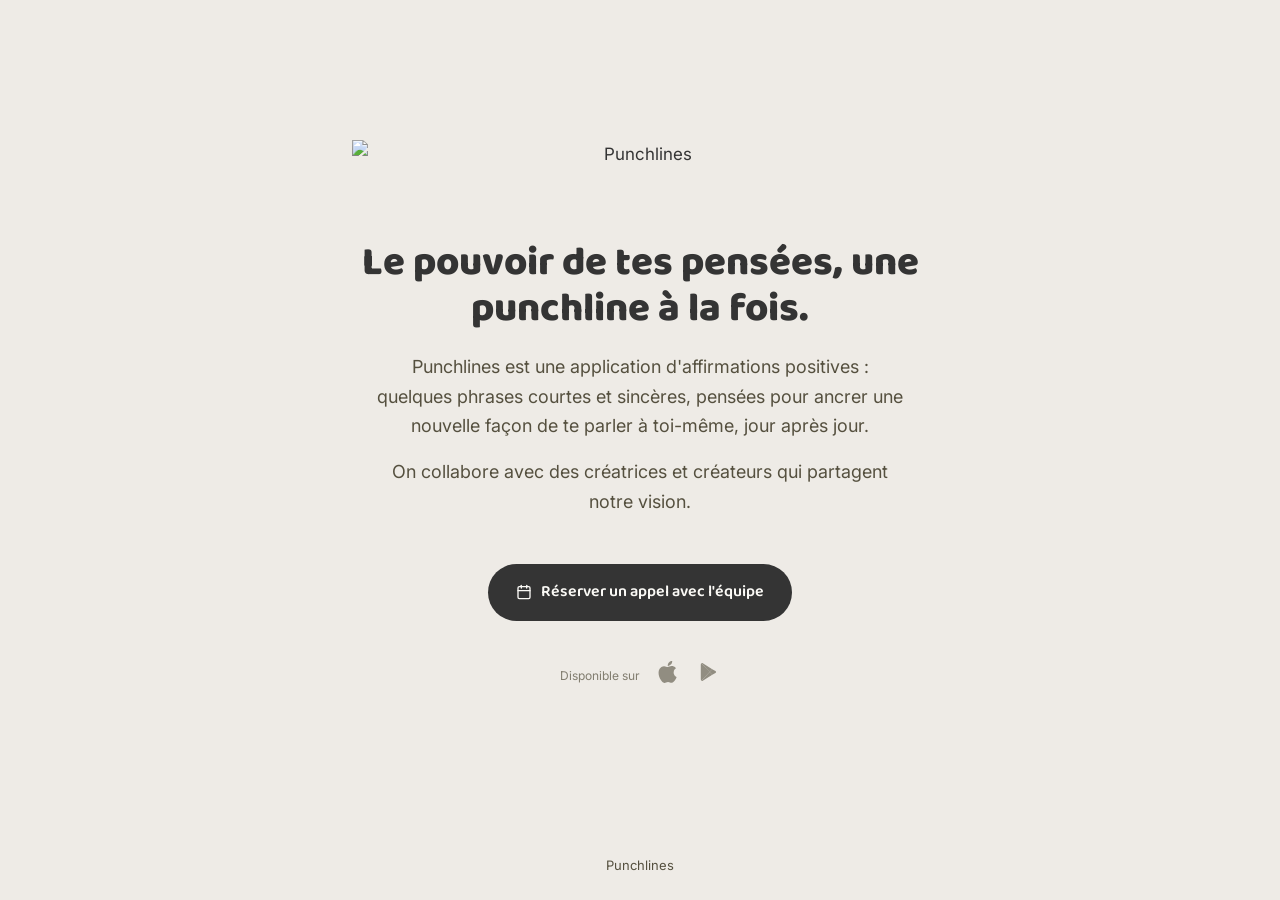
==== index.html @ c8358d27 "Update index.html" ====
<!doctype html>
<html lang="fr">
<head>
<meta charset="UTF-8">
<meta name="viewport" content="width=device-width, initial-scale=1">
<title>Punchlines × Creators</title>
<meta name="description" content="Punchlines collabore avec des créatrices et créateurs pour développer la pratique des affirmations positives.">
<link rel="preconnect" href="https://fonts.googleapis.com">
<link rel="preconnect" href="https://fonts.gstatic.com" crossorigin>
<link href="https://fonts.googleapis.com/css2?family=Baloo+2:wght@500;600;700;800&family=Fraunces:ital,wght@0,600;0,700;1,500&family=Inter:wght@400;500;600&display=swap" rel="stylesheet">
<style>
  :root {
    --cream: #eeebe6;
    --cream-deep: #e0dbd0;
    --paper: #fbfaf6;
    --ink: #343434;
    --ink-soft: #55503f;
    --gold-deep: #4e8b99;
    --serif: "Fraunces", "Iowan Old Style", serif;
    --display: "Baloo 2", sans-serif;
    --body: "Inter", sans-serif;
  }
  * { box-sizing: border-box; }
  html { overflow-x: hidden; }
  body {
    margin: 0;
    background: var(--cream);
    color: var(--ink);
    font-family: var(--body);
    font-size: 17px;
    line-height: 1.65;
    -webkit-font-smoothing: antialiased;
    overflow-x: hidden;
    min-height: 100vh;
    display: flex;
    flex-direction: column;
  }
  .wrap {
    max-width: 640px;
    margin: 0 auto;
    padding: 0 32px;
    width: 100%;
  }
  main {
    flex: 1;
    display: flex;
    align-items: center;
  }
  .content {
    padding: 60px 0;
    text-align: center;
    position: relative;
  }
  .badge {
    position: absolute;
    top: 4px;
    right: 8px;
    width: 60px;
    transform: rotate(8deg);
  }
  .logo {
    height: 56px;
    display: block;
    margin: 0 auto 44px;
  }
  h1 {
    font-family: var(--display);
    font-weight: 800;
    font-size: clamp(30px, 4.6vw, 40px);
    line-height: 1.15;
    margin: 0 0 20px;
    color: var(--ink);
  }
  p {
    color: var(--ink-soft);
    font-size: 18px;
    max-width: 48ch;
    margin: 0 auto 16px;
  }
  .cta-btn {
    display: inline-flex;
    align-items: center;
    gap: 9px;
    background: var(--ink);
    color: var(--paper);
    border-radius: 999px;
    padding: 15px 28px;
    font-size: 16px;
    font-weight: 600;
    font-family: var(--display);
    text-decoration: none;
    margin-top: 32px;
  }
  .stores {
    display: flex;
    justify-content: center;
    align-items: center;
    gap: 18px;
    margin-top: 40px;
  }
  .stores span {
    font-size: 12px;
    color: var(--ink-soft);
    opacity: 0.7;
  }
  .store-icon {
    color: var(--ink-soft);
    opacity: 0.6;
    transition: opacity 0.15s ease;
  }
  .store-icon:hover { opacity: 1; }
  footer {
    text-align: center;
    padding: 24px 0;
    font-size: 13px;
    color: var(--ink-soft);
  }
  @media (max-width: 480px) {
    .badge { width: 48px; top: 0; right: 0; }
    .logo { height: 44px; }
  }
</style>
</head>
<body>

<main>
  <div class="wrap">
    <div class="content">
      <img src="images/badge_ambassadeur.png" alt="" class="badge">
      <img src="images/punchlines_logo.png" alt="Punchlines" class="logo">
      <h1>Le pouvoir de tes pensées, une punchline à la fois.</h1>
      <p>
        Punchlines est une application d'affirmations positives : quelques phrases
        courtes et sincères, pensées pour ancrer une nouvelle façon de te parler
        à toi-même, jour après jour.
      </p>
      <p>
        On collabore avec des créatrices et créateurs qui partagent notre vision.
      </p>

      <a class="cta-btn" href="https://calendly.com/thepunchlines-app/30min" target="_blank" rel="noopener">
        <svg width="16" height="16" viewBox="0 0 24 24" fill="none" stroke="currentColor" stroke-width="2" stroke-linecap="round" stroke-linejoin="round"><rect x="3" y="4" width="18" height="18" rx="2"/><line x1="16" y1="2" x2="16" y2="6"/><line x1="8" y1="2" x2="8" y2="6"/><line x1="3" y1="10" x2="21" y2="10"/></svg>
        Réserver un appel avec l'équipe
      </a>

      <div class="stores">
        <span>Disponible sur</span>
        <a class="store-icon" href="https://apps.apple.com/app/apple-store/id6744821000?pt=125279170&ct=website&mt=8" target="_blank" rel="noopener" aria-label="App Store">
          <svg width="22" height="22" viewBox="0 0 24 24" fill="currentColor"><path d="M17.05 12.536c-.03-3.06 2.497-4.53 2.61-4.6-1.424-2.08-3.636-2.365-4.42-2.398-1.883-.19-3.674 1.11-4.63 1.11-.958 0-2.428-1.083-3.99-1.053-2.053.03-3.944 1.194-5 3.037-2.133 3.698-.546 9.176 1.532 12.18 1.017 1.47 2.23 3.116 3.82 3.057 1.535-.062 2.114-.98 3.97-.98 1.856 0 2.38.98 4 .95 1.653-.03 2.7-1.5 3.71-2.98 1.17-1.71 1.65-3.37 1.68-3.45-.037-.017-3.22-1.237-3.25-4.9zM14.24 3.66c.84-1.02 1.41-2.44 1.25-3.86-1.21.05-2.68.81-3.55 1.83-.78.9-1.47 2.35-1.28 3.73 1.35.1 2.73-.68 3.58-1.7z"/></svg>
        </a>
        <a class="store-icon" href="https://play.google.com/store/apps/details?id=fr.harryjmg.punchlines" target="_blank" rel="noopener" aria-label="Google Play">
          <svg width="22" height="22" viewBox="0 0 24 24" fill="currentColor"><path d="M3.6 2.6c-.35.35-.55.85-.55 1.5v15.8c0 .65.2 1.15.55 1.5l.1.08L12.6 12v-.2L3.7 2.52l-.1.08z"/><path d="M15.5 15l-2.9-2.9v-.2l2.9-2.9.07.04 3.44 1.96c.98.56.98 1.44 0 2l-3.44 1.96-.07.04z"/><path d="M15.57 14.96 12.6 12 3.7 21.48c.34.36.9.4 1.53.05l10.34-6.57"/><path d="M15.57 9.04 5.23 2.47c-.63-.35-1.19-.3-1.53.06L12.6 12l2.97-2.96z"/></svg>
        </a>
      </div>
    </div>
  </div>
</main>

<footer>Punchlines</footer>

</body>
</html>
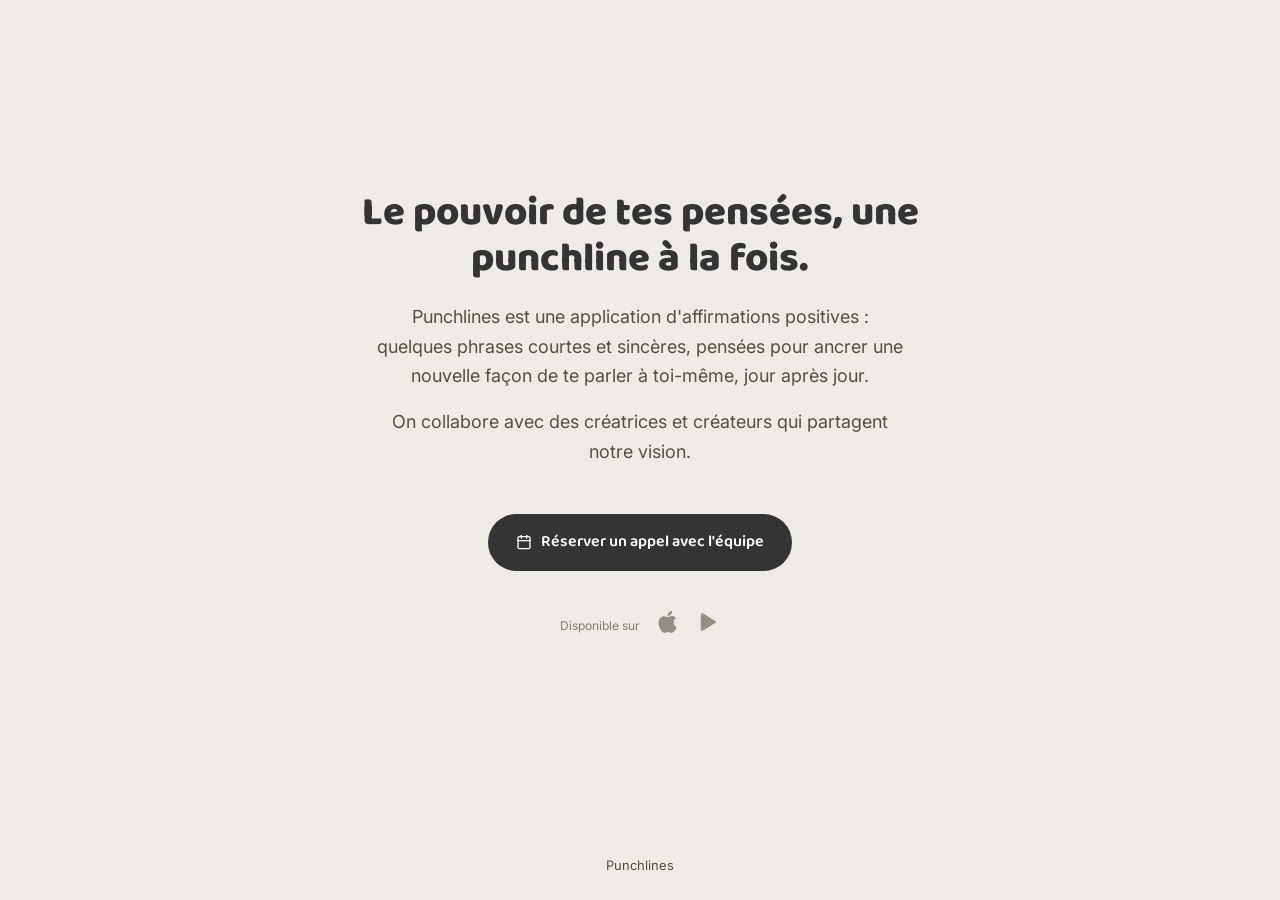
==== commit 14c26cda: "Update index.html" ====
--- a/index.html
+++ b/index.html
@@ -49,14 +49,6 @@
   .content {
     padding: 60px 0;
     text-align: center;
-    position: relative;
-  }
-  .badge {
-    position: absolute;
-    top: 4px;
-    right: 8px;
-    width: 60px;
-    transform: rotate(8deg);
   }
   .logo {
     height: 56px;
@@ -90,6 +82,11 @@
     font-family: var(--display);
     text-decoration: none;
     margin-top: 32px;
+    transition: background 0.15s ease, transform 0.15s ease;
+  }
+  .cta-btn:hover {
+    background: var(--gold-deep);
+    transform: translateY(-1px);
   }
   .stores {
     display: flex;
@@ -116,7 +113,6 @@
     color: var(--ink-soft);
   }
   @media (max-width: 480px) {
-    .badge { width: 48px; top: 0; right: 0; }
     .logo { height: 44px; }
   }
 </style>
@@ -126,8 +122,7 @@
 <main>
   <div class="wrap">
     <div class="content">
-      <img src="images/badge_ambassadeur.png" alt="" class="badge">
-      <img src="images/punchlines_logo.png" alt="Punchlines" class="logo">
+      <img src="images/punchlines_logo.png" alt="Punchlines" class="logo" onerror="this.style.display='none'">
       <h1>Le pouvoir de tes pensées, une punchline à la fois.</h1>
       <p>
         Punchlines est une application d'affirmations positives : quelques phrases
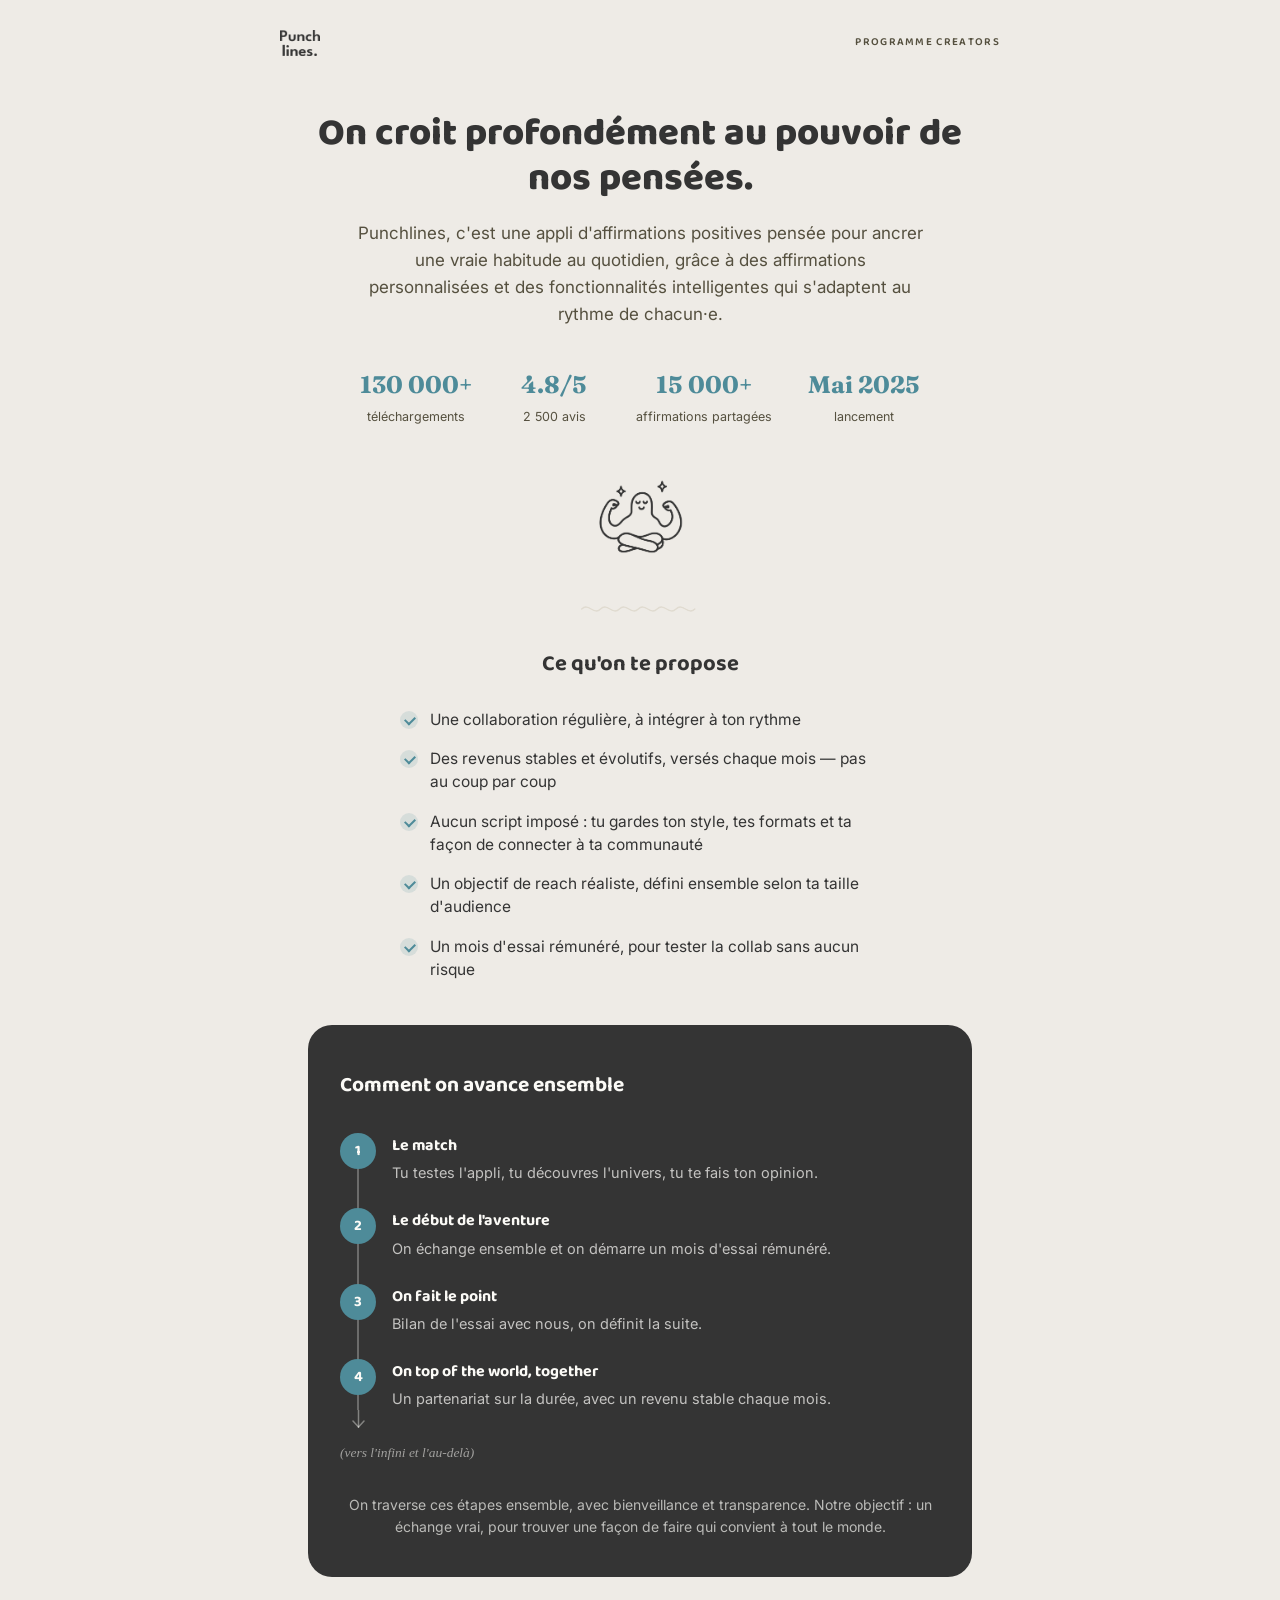
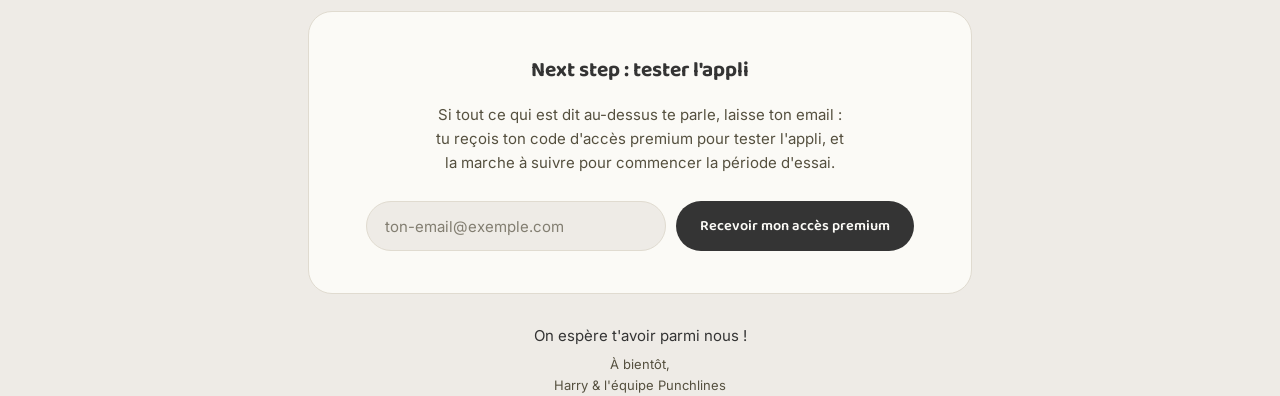
==== commit dedb4356: "Update index.html" ====
--- a/index.html
+++ b/index.html
@@ -2,7 +2,7 @@
 <html lang="fr">
 <head>
 <meta charset="UTF-8">
-<meta name="viewport" content="width=device-width, initial-scale=1">
+<meta name="viewport" content="width=device-width, initial-scale=1, viewport-fit=cover">
 <title>Punchlines × Creators</title>
 <meta name="description" content="Punchlines collabore avec des créatrices et créateurs pour développer la pratique des affirmations positives.">
 <link rel="preconnect" href="https://fonts.googleapis.com">
@@ -19,139 +19,558 @@
     --serif: "Fraunces", "Iowan Old Style", serif;
     --display: "Baloo 2", sans-serif;
     --body: "Inter", sans-serif;
-  }
+    --max: 720px;
+  }
+
   * { box-sizing: border-box; }
-  html { overflow-x: hidden; }
+
+  html {
+    scroll-behavior: smooth;
+    overflow-x: hidden;
+    -webkit-text-size-adjust: 100%;
+  }
+
   body {
     margin: 0;
     background: var(--cream);
     color: var(--ink);
     font-family: var(--body);
     font-size: 17px;
-    line-height: 1.65;
+    line-height: 1.6;
     -webkit-font-smoothing: antialiased;
     overflow-x: hidden;
-    min-height: 100vh;
+    padding-top: env(safe-area-inset-top, 0px);
+    padding-bottom: env(safe-area-inset-bottom, 0px);
+  }
+
+  img { max-width: 100%; display: block; }
+
+  .wrap {
+    max-width: var(--max);
+    margin: 0 auto;
+    padding: 0 28px;
+  }
+
+  a { color: inherit; }
+
+  /* ---------- header ---------- */
+  header.top {
+    padding: 30px 0 10px;
+  }
+  header.top .bar {
+    display: flex;
+    align-items: center;
+    justify-content: space-between;
+    gap: 12px;
+  }
+  header.top img.logo {
+    height: 26px;
+    width: auto;
+  }
+  header.top .tag {
+    font-family: var(--display);
+    font-size: 11px;
+    font-weight: 600;
+    letter-spacing: 0.12em;
+    color: var(--ink-soft);
+    white-space: nowrap;
+  }
+
+  /* ---------- hero ---------- */
+  .hero {
+    padding: 46px 0 10px;
+    text-align: center;
+  }
+  .hero h1 {
+    font-family: var(--display);
+    font-weight: 800;
+    font-size: clamp(28px, 5vw, 38px);
+    line-height: 1.18;
+    margin: 0 0 18px;
+    color: var(--ink);
+  }
+  .hero p.lede {
+    color: var(--ink-soft);
+    font-size: 17px;
+    max-width: 52ch;
+    margin: 0 auto;
+  }
+
+  /* ---------- stats ---------- */
+  .stats {
+    display: flex;
+    flex-wrap: wrap;
+    justify-content: center;
+    gap: 30px 36px;
+    margin: 38px 0 6px;
+  }
+  .stat {
+    text-align: center;
+    min-width: 92px;
+  }
+  .stat b {
+    display: block;
+    font-family: var(--serif);
+    font-weight: 700;
+    font-size: 24px;
+    color: var(--gold-deep);
+  }
+  .stat span {
+    display: block;
+    font-size: 12.5px;
+    color: var(--ink-soft);
+    margin-top: 2px;
+  }
+
+  /* ---------- meditation illustration ---------- */
+  .meditation-art {
+    display: flex;
+    justify-content: center;
+    padding: 22px 0 6px;
+  }
+  .meditation-art img {
+    width: 108px;
+    height: auto;
+  }
+
+  /* ---------- divider ---------- */
+  .divider {
+    display: flex;
+    justify-content: center;
+    padding: 22px 0;
+    color: var(--cream-deep);
+  }
+
+  /* ---------- propose section ---------- */
+  .propose {
+    padding: 8px 0 10px;
+  }
+  .propose h2 {
+    font-family: var(--display);
+    font-weight: 700;
+    font-size: 22px;
+    text-align: center;
+    margin: 0 0 26px;
+    color: var(--ink);
+  }
+  .bullets {
+    list-style: none;
+    margin: 0 auto;
+    padding: 0;
+    max-width: 480px;
+    display: grid;
+    gap: 16px;
+  }
+  .bullets li {
+    position: relative;
+    padding-left: 30px;
+    font-size: 15.5px;
+    color: var(--ink);
+    line-height: 1.5;
+  }
+  .bullets li::before {
+    content: "";
+    position: absolute;
+    left: 0;
+    top: 3px;
+    width: 18px;
+    height: 18px;
+    border-radius: 50%;
+    background: var(--gold-deep);
+    opacity: 0.15;
+  }
+  .bullets li::after {
+    content: "";
+    position: absolute;
+    left: 5px;
+    top: 8px;
+    width: 8px;
+    height: 5px;
+    border-left: 2px solid var(--gold-deep);
+    border-bottom: 2px solid var(--gold-deep);
+    transform: rotate(-45deg);
+  }
+
+  /* ---------- dark steps card ---------- */
+  .steps-card {
+    background: var(--ink);
+    border-radius: 24px;
+    padding: 44px 32px 38px;
+    margin: 34px 0;
+    color: var(--paper);
+  }
+  .steps-card h2 {
+    font-family: var(--display);
+    font-weight: 700;
+    font-size: 21px;
+    margin: 0 0 30px;
+    color: var(--paper);
+  }
+  .steps-wrap {
+    position: relative;
+  }
+  .steps-line {
+    position: absolute;
+    left: 17.25px;
+    top: 0;
+    width: 1.5px;
+    background: rgba(251, 250, 246, 0.28);
+    z-index: 0;
+  }
+  .dark-steps {
+    list-style: none;
+    margin: 0;
+    padding: 0;
+    display: grid;
+    gap: 24px;
+  }
+  .dark-step {
+    display: grid;
+    grid-template-columns: 36px 1fr;
+    gap: 16px;
+    align-items: start;
+  }
+  .dark-step-num {
+    width: 36px;
+    height: 36px;
+    border-radius: 50%;
+    background: var(--gold-deep);
+    color: var(--paper);
+    font-family: var(--display);
+    font-weight: 700;
+    font-size: 15px;
+    display: flex;
+    align-items: center;
+    justify-content: center;
+    flex: none;
+    position: relative;
+    z-index: 1;
+  }
+  .dark-step h3 {
+    font-family: var(--display);
+    font-weight: 700;
+    font-size: 16px;
+    margin: 0 0 4px;
+    color: var(--paper);
+  }
+  .dark-step p {
+    margin: 0;
+    font-size: 14.5px;
+    color: rgba(251, 250, 246, 0.72);
+    line-height: 1.5;
+  }
+  .steps-tail {
     display: flex;
     flex-direction: column;
-  }
-  .wrap {
-    max-width: 640px;
-    margin: 0 auto;
-    padding: 0 32px;
-    width: 100%;
-  }
-  main {
-    flex: 1;
-    display: flex;
     align-items: center;
-  }
-  .content {
-    padding: 60px 0;
+    width: 36px;
+  }
+  .tail-arrow { display: block; color: rgba(251, 250, 246, 0.4); }
+  .infinity-note {
+    align-self: flex-start;
+    margin: 8px 0 0;
+    font-family: var(--serif);
+    font-style: italic;
+    font-size: 13.5px;
+    color: rgba(251, 250, 246, 0.55);
+    white-space: nowrap;
+  }
+  .steps-outro {
+    margin: 30px 0 0;
+    font-size: 14px;
+    line-height: 1.6;
+    color: rgba(251, 250, 246, 0.68);
     text-align: center;
   }
-  .logo {
-    height: 56px;
-    display: block;
-    margin: 0 auto 44px;
-  }
-  h1 {
-    font-family: var(--display);
-    font-weight: 800;
-    font-size: clamp(30px, 4.6vw, 40px);
-    line-height: 1.15;
-    margin: 0 0 20px;
-    color: var(--ink);
-  }
-  p {
+
+  /* ---------- next step card ---------- */
+  .next-card {
+    background: var(--paper);
+    border: 1px solid var(--cream-deep);
+    border-radius: 24px;
+    padding: 42px 32px;
+    margin: 0 0 30px;
+    text-align: center;
+  }
+  .next-card h2 {
+    font-family: var(--display);
+    font-weight: 700;
+    font-size: 21px;
+    margin: 0 0 16px;
+    color: var(--ink);
+  }
+  .next-card p {
     color: var(--ink-soft);
-    font-size: 18px;
-    max-width: 48ch;
-    margin: 0 auto 16px;
-  }
-  .cta-btn {
-    display: inline-flex;
-    align-items: center;
-    gap: 9px;
+    font-size: 15px;
+    max-width: 46ch;
+    margin: 0 auto 26px;
+  }
+  .email-form {
+    display: flex;
+    flex-wrap: wrap;
+    gap: 10px;
+    justify-content: center;
+  }
+  .email-form input[type="email"] {
+    flex: 1 1 220px;
+    max-width: 300px;
+    padding: 13px 18px;
+    border-radius: 999px;
+    border: 1px solid var(--cream-deep);
+    background: var(--cream);
+    font-family: var(--body);
+    font-size: 15px;
+    color: var(--ink);
+  }
+  .email-form input[type="email"]::placeholder { color: var(--ink-soft); opacity: 0.7; }
+  .email-form input[type="email"]:focus {
+    outline: none;
+    border-color: var(--gold-deep);
+  }
+  .email-form button {
+    flex: none;
     background: var(--ink);
     color: var(--paper);
+    font-family: var(--display);
+    font-weight: 600;
+    font-size: 14.5px;
+    border: none;
     border-radius: 999px;
-    padding: 15px 28px;
-    font-size: 16px;
-    font-weight: 600;
-    font-family: var(--display);
-    text-decoration: none;
-    margin-top: 32px;
+    padding: 13px 24px;
+    cursor: pointer;
     transition: background 0.15s ease, transform 0.15s ease;
   }
-  .cta-btn:hover {
-    background: var(--gold-deep);
-    transform: translateY(-1px);
-  }
-  .stores {
-    display: flex;
-    justify-content: center;
-    align-items: center;
-    gap: 18px;
-    margin-top: 40px;
-  }
-  .stores span {
-    font-size: 12px;
-    color: var(--ink-soft);
-    opacity: 0.7;
-  }
-  .store-icon {
-    color: var(--ink-soft);
-    opacity: 0.6;
-    transition: opacity 0.15s ease;
-  }
-  .store-icon:hover { opacity: 1; }
+  .email-form button:hover { background: var(--gold-deep); transform: translateY(-1px); }
+  .email-form button:disabled { opacity: 0.6; cursor: default; transform: none; }
+
+  .form-msg {
+    margin-top: 16px;
+    font-size: 14px;
+    display: none;
+  }
+  .form-msg.success { color: var(--gold-deep); display: block; }
+  .form-msg.error { color: #b4483a; display: block; }
+
+  /* ---------- footer ---------- */
   footer {
     text-align: center;
-    padding: 24px 0;
+    padding: 10px 0 50px;
+  }
+  footer .line1 {
+    font-size: 15px;
+    color: var(--ink);
+    margin: 0 0 6px;
+  }
+  footer .line2 {
     font-size: 13px;
     color: var(--ink-soft);
-  }
-  @media (max-width: 480px) {
-    .logo { height: 44px; }
+    margin: 0;
+  }
+
+  @media (max-width: 520px) {
+    .wrap { padding: 0 22px; }
+    .steps-card, .next-card { padding: 32px 22px; border-radius: 20px; }
+    .stats { gap: 24px 26px; }
   }
 </style>
 </head>
 <body>
 
-<main>
-  <div class="wrap">
-    <div class="content">
-      <img src="images/punchlines_logo.png" alt="Punchlines" class="logo" onerror="this.style.display='none'">
-      <h1>Le pouvoir de tes pensées, une punchline à la fois.</h1>
-      <p>
-        Punchlines est une application d'affirmations positives : quelques phrases
-        courtes et sincères, pensées pour ancrer une nouvelle façon de te parler
-        à toi-même, jour après jour.
-      </p>
-      <p>
-        On collabore avec des créatrices et créateurs qui partagent notre vision.
-      </p>
-
-      <a class="cta-btn" href="https://calendly.com/thepunchlines-app/30min" target="_blank" rel="noopener">
-        <svg width="16" height="16" viewBox="0 0 24 24" fill="none" stroke="currentColor" stroke-width="2" stroke-linecap="round" stroke-linejoin="round"><rect x="3" y="4" width="18" height="18" rx="2"/><line x1="16" y1="2" x2="16" y2="6"/><line x1="8" y1="2" x2="8" y2="6"/><line x1="3" y1="10" x2="21" y2="10"/></svg>
-        Réserver un appel avec l'équipe
-      </a>
-
-      <div class="stores">
-        <span>Disponible sur</span>
-        <a class="store-icon" href="https://apps.apple.com/app/apple-store/id6744821000?pt=125279170&ct=website&mt=8" target="_blank" rel="noopener" aria-label="App Store">
-          <svg width="22" height="22" viewBox="0 0 24 24" fill="currentColor"><path d="M17.05 12.536c-.03-3.06 2.497-4.53 2.61-4.6-1.424-2.08-3.636-2.365-4.42-2.398-1.883-.19-3.674 1.11-4.63 1.11-.958 0-2.428-1.083-3.99-1.053-2.053.03-3.944 1.194-5 3.037-2.133 3.698-.546 9.176 1.532 12.18 1.017 1.47 2.23 3.116 3.82 3.057 1.535-.062 2.114-.98 3.97-.98 1.856 0 2.38.98 4 .95 1.653-.03 2.7-1.5 3.71-2.98 1.17-1.71 1.65-3.37 1.68-3.45-.037-.017-3.22-1.237-3.25-4.9zM14.24 3.66c.84-1.02 1.41-2.44 1.25-3.86-1.21.05-2.68.81-3.55 1.83-.78.9-1.47 2.35-1.28 3.73 1.35.1 2.73-.68 3.58-1.7z"/></svg>
-        </a>
-        <a class="store-icon" href="https://play.google.com/store/apps/details?id=fr.harryjmg.punchlines" target="_blank" rel="noopener" aria-label="Google Play">
-          <svg width="22" height="22" viewBox="0 0 24 24" fill="currentColor"><path d="M3.6 2.6c-.35.35-.55.85-.55 1.5v15.8c0 .65.2 1.15.55 1.5l.1.08L12.6 12v-.2L3.7 2.52l-.1.08z"/><path d="M15.5 15l-2.9-2.9v-.2l2.9-2.9.07.04 3.44 1.96c.98.56.98 1.44 0 2l-3.44 1.96-.07.04z"/><path d="M15.57 14.96 12.6 12 3.7 21.48c.34.36.9.4 1.53.05l10.34-6.57"/><path d="M15.57 9.04 5.23 2.47c-.63-.35-1.19-.3-1.53.06L12.6 12l2.97-2.96z"/></svg>
-        </a>
+<header class="top wrap">
+  <div class="bar">
+    <img src="images/punchlines_logo.png" alt="Punchlines" class="logo">
+    <span class="tag">PROGRAMME CREATORS</span>
+  </div>
+</header>
+
+<main class="wrap">
+
+  <section class="hero">
+    <h1>On croit profondément au pouvoir de nos pensées.</h1>
+    <p class="lede">
+      Punchlines, c'est une appli d'affirmations positives pensée pour ancrer une
+      vraie habitude au quotidien, grâce à des affirmations personnalisées et des
+      fonctionnalités intelligentes qui s'adaptent au rythme de chacun·e.
+    </p>
+
+    <div class="stats">
+      <div class="stat"><b>130 000+</b><span>téléchargements</span></div>
+      <div class="stat"><b>4.8/5</b><span>2 500 avis</span></div>
+      <div class="stat"><b>15 000+</b><span>affirmations partagées</span></div>
+      <div class="stat"><b>Mai 2025</b><span>lancement</span></div>
+    </div>
+  </section>
+
+  <div class="meditation-art">
+    <img src="images/meditation.png" alt="Illustration d'un personnage assis en tailleur, les bras levés en signe de force">
+  </div>
+
+  <div class="divider" aria-hidden="true">
+    <svg width="120" height="16" viewBox="0 0 140 18" fill="none" stroke="currentColor" stroke-width="1.6">
+      <path d="M2 9c8-8 14 8 22 0s14 8 22 0 14 8 22 0 14 8 22 0 14 8 22 0 14 8 22 0" stroke-linecap="round"/>
+    </svg>
+  </div>
+
+  <section class="propose">
+    <h2>Ce qu'on te propose</h2>
+    <ul class="bullets">
+      <li>Une collaboration régulière, à intégrer à ton rythme</li>
+      <li>Des revenus stables et évolutifs, versés chaque mois — pas au coup par coup</li>
+      <li>Aucun script imposé : tu gardes ton style, tes formats et ta façon de connecter à ta communauté</li>
+      <li>Un objectif de reach réaliste, défini ensemble selon ta taille d'audience</li>
+      <li>Un mois d'essai rémunéré, pour tester la collab sans aucun risque</li>
+    </ul>
+  </section>
+
+  <div class="steps-card">
+    <h2>Comment on avance ensemble</h2>
+
+    <div class="steps-wrap">
+      <div class="steps-line" aria-hidden="true"></div>
+      <ol class="dark-steps">
+        <li class="dark-step">
+          <span class="dark-step-num">1</span>
+          <div>
+            <h3>Le match</h3>
+            <p>Tu testes l'appli, tu découvres l'univers, tu te fais ton opinion.</p>
+          </div>
+        </li>
+        <li class="dark-step">
+          <span class="dark-step-num">2</span>
+          <div>
+            <h3>Le début de l'aventure</h3>
+            <p>On échange ensemble et on démarre un mois d'essai rémunéré.</p>
+          </div>
+        </li>
+        <li class="dark-step">
+          <span class="dark-step-num">3</span>
+          <div>
+            <h3>On fait le point</h3>
+            <p>Bilan de l'essai avec nous, on définit la suite.</p>
+          </div>
+        </li>
+        <li class="dark-step">
+          <span class="dark-step-num">4</span>
+          <div>
+            <h3>On top of the world, together</h3>
+            <p>Un partenariat sur la durée, avec un revenu stable chaque mois.</p>
+          </div>
+        </li>
+      </ol>
+      <div class="steps-tail">
+        <svg class="tail-arrow" width="13" height="24" viewBox="0 0 13 24" aria-hidden="true">
+          <line x1="6.5" y1="0" x2="6.5" y2="17" stroke="currentColor" stroke-width="1.5" stroke-linecap="round"/>
+          <line x1="6.5" y1="17" x2="1" y2="11" stroke="currentColor" stroke-width="1.5" stroke-linecap="round"/>
+          <line x1="6.5" y1="17" x2="12" y2="11" stroke="currentColor" stroke-width="1.5" stroke-linecap="round"/>
+        </svg>
+        <p class="infinity-note">(vers l'infini et l'au-delà)</p>
       </div>
     </div>
+
+    <p class="steps-outro">
+      On traverse ces étapes ensemble, avec bienveillance et transparence. Notre
+      objectif : un échange vrai, pour trouver une façon de faire qui convient à
+      tout le monde.
+    </p>
   </div>
+
+  <div class="next-card">
+    <h2>Next step : tester l'appli</h2>
+    <p>
+      Si tout ce qui est dit au-dessus te parle, laisse ton email : tu reçois ton
+      code d'accès premium pour tester l'appli, et la marche à suivre pour
+      commencer la période d'essai.
+    </p>
+
+    <form class="email-form" id="accessForm" action="https://formspree.io/f/REPLACE_WITH_YOUR_FORM_ID" method="POST">
+      <input type="email" name="email" id="emailInput" placeholder="ton-email@exemple.com" required>
+      <button type="submit" id="submitBtn">Recevoir mon accès premium</button>
+    </form>
+    <p class="form-msg" id="formMsg"></p>
+  </div>
+
 </main>
 
-<footer>Punchlines</footer>
+<footer class="wrap">
+  <p class="line1">On espère t'avoir parmi nous !</p>
+  <p class="line2">À bientôt,<br>Harry &amp; l'équipe Punchlines</p>
+</footer>
+
+<script>
+  (function () {
+    function positionStepsLine() {
+      var wrap = document.querySelector('.steps-wrap');
+      var line = document.querySelector('.steps-line');
+      var nums = document.querySelectorAll('.dark-step-num');
+      var lastLi = document.querySelector('.dark-steps li.dark-step:last-child');
+      if (!wrap || !line || !nums.length || !lastLi) return;
+
+      var wrapRect = wrap.getBoundingClientRect();
+      var firstRect = nums[0].getBoundingClientRect();
+      var lastLiRect = lastLi.getBoundingClientRect();
+
+      var firstCenter = firstRect.top + firstRect.height / 2 - wrapRect.top;
+      var lastBottom = lastLiRect.bottom - wrapRect.top;
+
+      line.style.top = firstCenter + 'px';
+      line.style.height = (lastBottom - firstCenter) + 'px';
+    }
+    window.addEventListener('load', positionStepsLine);
+    window.addEventListener('resize', positionStepsLine);
+    if (document.fonts && document.fonts.ready) {
+      document.fonts.ready.then(positionStepsLine);
+    }
+    setTimeout(positionStepsLine, 300);
+  })();
+</script>
+
+<script>
+  (function () {
+    var form = document.getElementById('accessForm');
+    var btn = document.getElementById('submitBtn');
+    var msg = document.getElementById('formMsg');
+    var input = document.getElementById('emailInput');
+    if (!form) return;
+
+    form.addEventListener('submit', function (e) {
+      e.preventDefault();
+      msg.className = 'form-msg';
+      msg.textContent = '';
+      btn.disabled = true;
+      btn.textContent = 'Envoi...';
+
+      fetch(form.action, {
+        method: 'POST',
+        body: new FormData(form),
+        headers: { 'Accept': 'application/json' }
+      }).then(function (response) {
+        if (response.ok) {
+          msg.textContent = 'Merci ! On te recontacte très vite avec ton code d\'accès.';
+          msg.className = 'form-msg success';
+          form.reset();
+        } else {
+          response.json().then(function (data) {
+            if (data && data.errors) {
+              msg.textContent = 'Oups, une erreur est survenue. Réessaie ou écris-nous directement.';
+            } else {
+              msg.textContent = 'Oups, une erreur est survenue. Réessaie ou écris-nous directement.';
+            }
+            msg.className = 'form-msg error';
+          }).catch(function () {
+            msg.textContent = 'Oups, une erreur est survenue. Réessaie ou écris-nous directement.';
+            msg.className = 'form-msg error';
+          });
+        }
+      }).catch(function () {
+        msg.textContent = 'Oups, une erreur de connexion. Réessaie dans un instant.';
+        msg.className = 'form-msg error';
+      }).finally(function () {
+        btn.disabled = false;
+        btn.textContent = 'Recevoir mon accès premium';
+      });
+    });
+  })();
+</script>
 
 </body>
 </html>
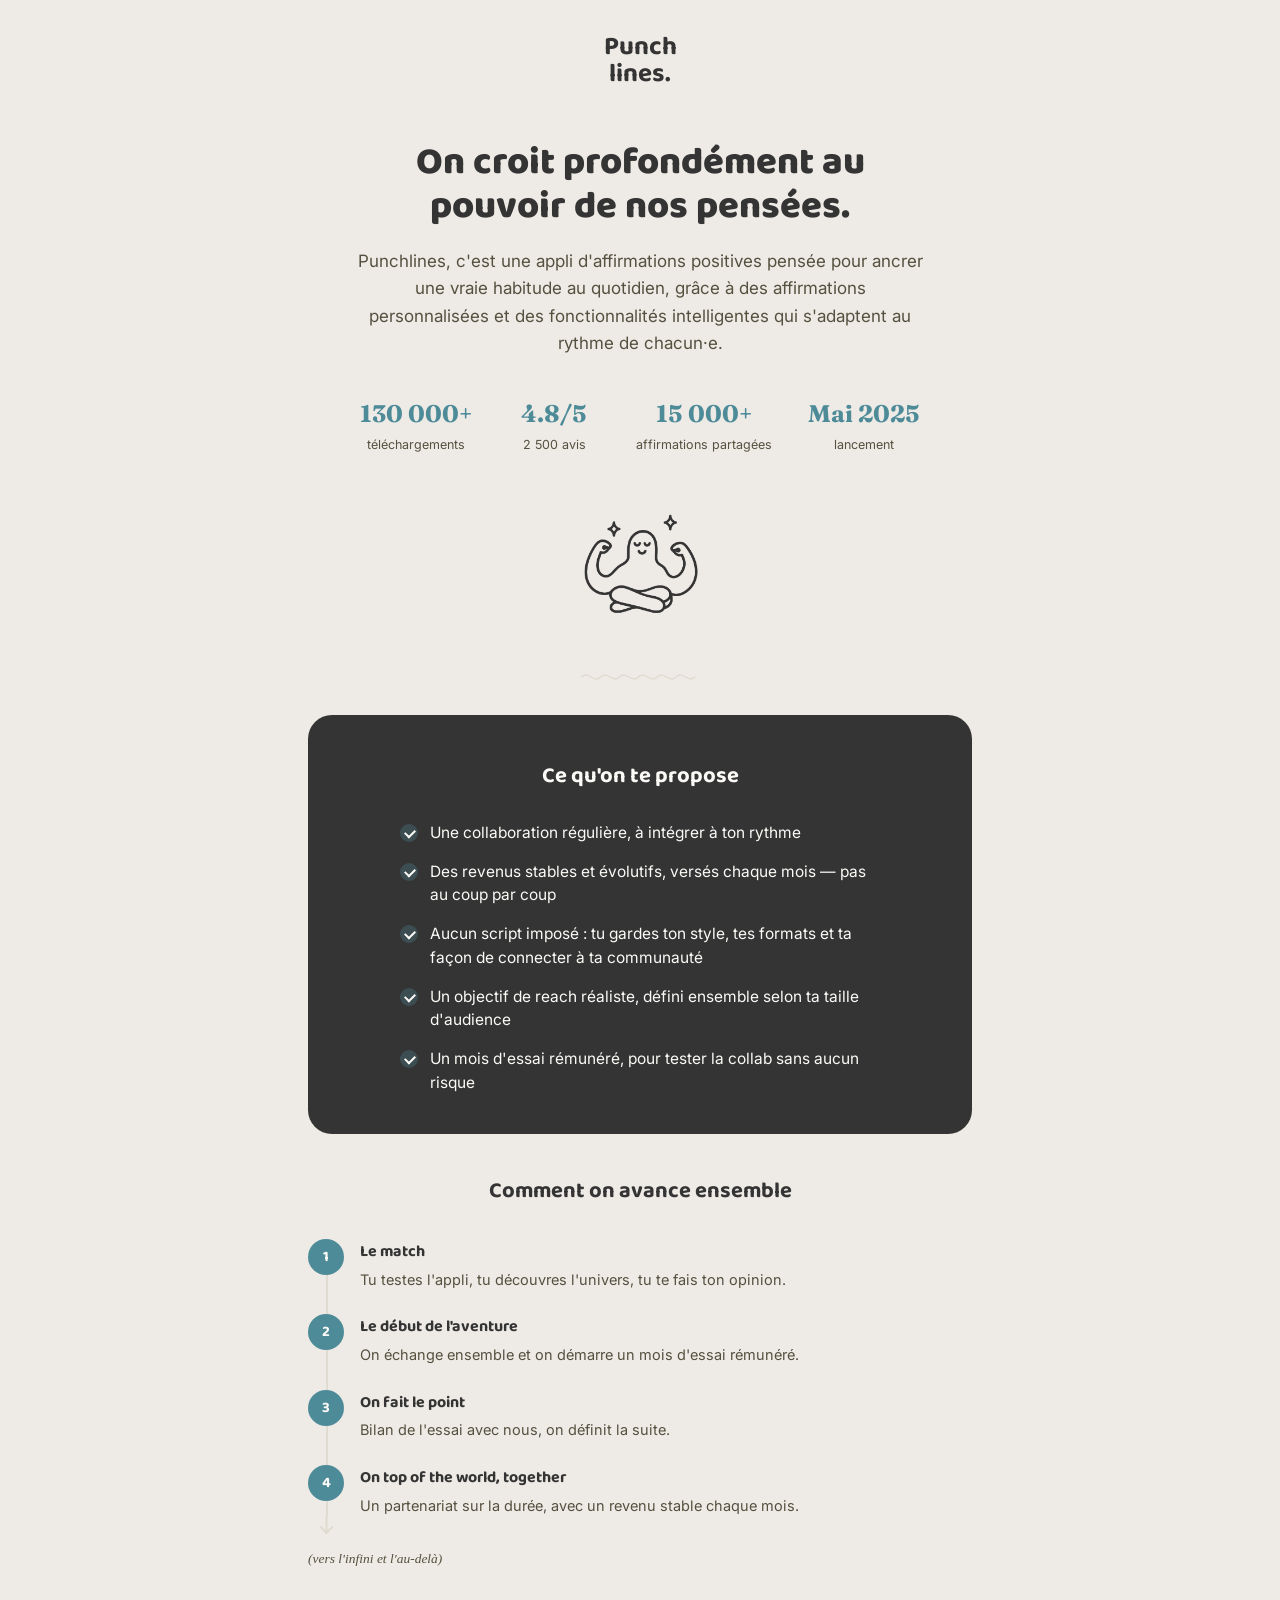
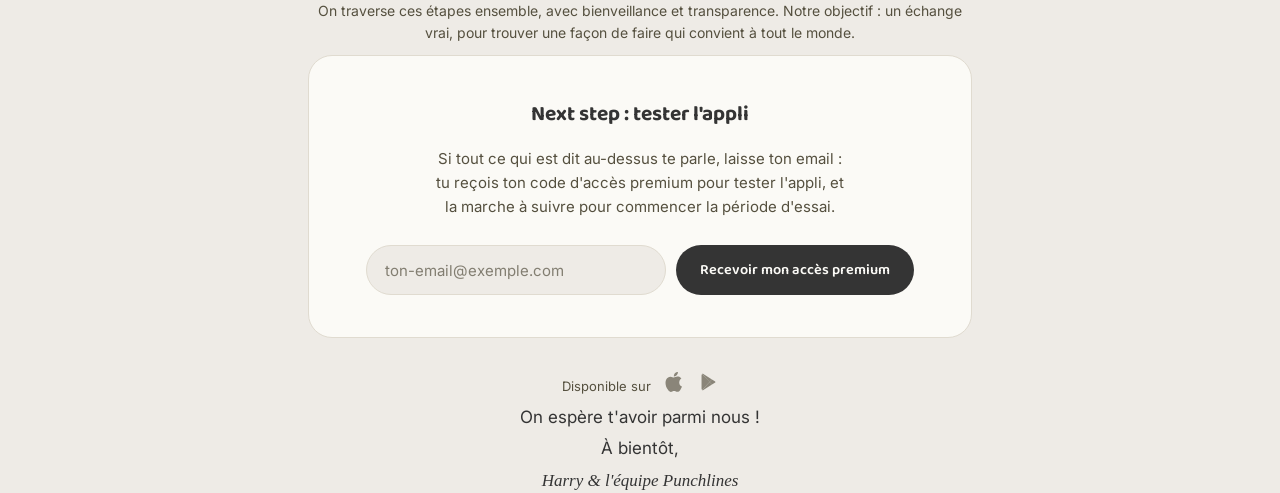
==== commit b802e890: "Update index.html" ====
--- a/index.html
+++ b/index.html
@@ -55,25 +55,20 @@
 
   /* ---------- header ---------- */
   header.top {
-    padding: 30px 0 10px;
+    padding: 34px 0 6px;
   }
   header.top .bar {
     display: flex;
     align-items: center;
-    justify-content: space-between;
-    gap: 12px;
-  }
-  header.top img.logo {
-    height: 26px;
-    width: auto;
-  }
-  header.top .tag {
-    font-family: var(--display);
-    font-size: 11px;
-    font-weight: 600;
-    letter-spacing: 0.12em;
-    color: var(--ink-soft);
-    white-space: nowrap;
+    justify-content: center;
+  }
+  .punch-logo {
+    font-family: var(--display);
+    font-weight: 700;
+    font-size: 26px;
+    line-height: 1.05;
+    text-align: center;
+    color: var(--ink);
   }
 
   /* ---------- hero ---------- */
@@ -129,7 +124,7 @@
     padding: 22px 0 6px;
   }
   .meditation-art img {
-    width: 108px;
+    width: 148px;
     height: auto;
   }
 
@@ -141,9 +136,12 @@
     color: var(--cream-deep);
   }
 
-  /* ---------- propose section ---------- */
+  /* ---------- propose section (dark card) ---------- */
   .propose {
-    padding: 8px 0 10px;
+    background: var(--ink);
+    border-radius: 24px;
+    padding: 44px 32px 40px;
+    margin: 8px 0 34px;
   }
   .propose h2 {
     font-family: var(--display);
@@ -151,7 +149,7 @@
     font-size: 22px;
     text-align: center;
     margin: 0 0 26px;
-    color: var(--ink);
+    color: var(--paper);
   }
   .bullets {
     list-style: none;
@@ -165,7 +163,7 @@
     position: relative;
     padding-left: 30px;
     font-size: 15.5px;
-    color: var(--ink);
+    color: var(--paper);
     line-height: 1.5;
   }
   .bullets li::before {
@@ -177,7 +175,7 @@
     height: 18px;
     border-radius: 50%;
     background: var(--gold-deep);
-    opacity: 0.15;
+    opacity: 0.3;
   }
   .bullets li::after {
     content: "";
@@ -186,35 +184,32 @@
     top: 8px;
     width: 8px;
     height: 5px;
-    border-left: 2px solid var(--gold-deep);
-    border-bottom: 2px solid var(--gold-deep);
+    border-left: 2px solid var(--paper);
+    border-bottom: 2px solid var(--paper);
     transform: rotate(-45deg);
   }
 
-  /* ---------- dark steps card ---------- */
-  .steps-card {
-    background: var(--ink);
-    border-radius: 24px;
-    padding: 44px 32px 38px;
-    margin: 34px 0;
-    color: var(--paper);
-  }
-  .steps-card h2 {
+  /* ---------- steps section (light) ---------- */
+  .steps-section {
+    padding: 6px 0 10px;
+  }
+  .steps-section h2 {
     font-family: var(--display);
     font-weight: 700;
-    font-size: 21px;
+    font-size: 22px;
     margin: 0 0 30px;
-    color: var(--paper);
+    color: var(--ink);
+    text-align: center;
   }
   .steps-wrap {
     position: relative;
   }
   .steps-line {
     position: absolute;
-    left: 17.25px;
+    left: 18px;
     top: 0;
-    width: 1.5px;
-    background: rgba(251, 250, 246, 0.28);
+    width: 2px;
+    background: var(--cream-deep);
     z-index: 0;
   }
   .dark-steps {
@@ -251,12 +246,12 @@
     font-weight: 700;
     font-size: 16px;
     margin: 0 0 4px;
-    color: var(--paper);
+    color: var(--ink);
   }
   .dark-step p {
     margin: 0;
     font-size: 14.5px;
-    color: rgba(251, 250, 246, 0.72);
+    color: var(--ink-soft);
     line-height: 1.5;
   }
   .steps-tail {
@@ -265,21 +260,21 @@
     align-items: center;
     width: 36px;
   }
-  .tail-arrow { display: block; color: rgba(251, 250, 246, 0.4); }
+  .tail-arrow { display: block; color: var(--cream-deep); }
   .infinity-note {
     align-self: flex-start;
     margin: 8px 0 0;
     font-family: var(--serif);
     font-style: italic;
     font-size: 13.5px;
-    color: rgba(251, 250, 246, 0.55);
+    color: var(--ink-soft);
     white-space: nowrap;
   }
   .steps-outro {
     margin: 30px 0 0;
     font-size: 14px;
     line-height: 1.6;
-    color: rgba(251, 250, 246, 0.68);
+    color: var(--ink-soft);
     text-align: center;
   }
 
@@ -354,22 +349,41 @@
   /* ---------- footer ---------- */
   footer {
     text-align: center;
-    padding: 10px 0 50px;
-  }
-  footer .line1 {
-    font-size: 15px;
+    padding: 10px 0 90px;
+  }
+  footer p {
+    font-size: 17px;
     color: var(--ink);
     margin: 0 0 6px;
-  }
-  footer .line2 {
+    line-height: 1.5;
+  }
+  footer p:last-child { margin-bottom: 0; }
+  footer .sign {
+    font-family: var(--serif);
+    font-style: italic;
+  }
+
+  .stores {
+    display: flex;
+    align-items: center;
+    justify-content: center;
+    gap: 14px;
+    margin: 34px 0 4px;
+  }
+  .stores-label {
     font-size: 13px;
     color: var(--ink-soft);
-    margin: 0;
-  }
+  }
+  .store-icon {
+    color: var(--ink-soft);
+    opacity: 0.65;
+    transition: opacity 0.15s ease;
+  }
+  .store-icon:hover { opacity: 1; }
 
   @media (max-width: 520px) {
     .wrap { padding: 0 22px; }
-    .steps-card, .next-card { padding: 32px 22px; border-radius: 20px; }
+    .propose, .next-card { padding: 32px 22px; border-radius: 20px; }
     .stats { gap: 24px 26px; }
   }
 </style>
@@ -378,15 +392,14 @@
 
 <header class="top wrap">
   <div class="bar">
-    <img src="images/punchlines_logo.png" alt="Punchlines" class="logo">
-    <span class="tag">PROGRAMME CREATORS</span>
+    <div class="punch-logo">Punch<br>lines.</div>
   </div>
 </header>
 
 <main class="wrap">
 
   <section class="hero">
-    <h1>On croit profondément au pouvoir de nos pensées.</h1>
+    <h1>On croit profondément au<br>pouvoir de nos pensées.</h1>
     <p class="lede">
       Punchlines, c'est une appli d'affirmations positives pensée pour ancrer une
       vraie habitude au quotidien, grâce à des affirmations personnalisées et des
@@ -422,7 +435,7 @@
     </ul>
   </section>
 
-  <div class="steps-card">
+  <div class="steps-section">
     <h2>Comment on avance ensemble</h2>
 
     <div class="steps-wrap">
@@ -459,9 +472,9 @@
       </ol>
       <div class="steps-tail">
         <svg class="tail-arrow" width="13" height="24" viewBox="0 0 13 24" aria-hidden="true">
-          <line x1="6.5" y1="0" x2="6.5" y2="17" stroke="currentColor" stroke-width="1.5" stroke-linecap="round"/>
-          <line x1="6.5" y1="17" x2="1" y2="11" stroke="currentColor" stroke-width="1.5" stroke-linecap="round"/>
-          <line x1="6.5" y1="17" x2="12" y2="11" stroke="currentColor" stroke-width="1.5" stroke-linecap="round"/>
+          <line x1="6.5" y1="0" x2="6.5" y2="17" stroke="currentColor" stroke-width="2" stroke-linecap="round"/>
+          <line x1="6.5" y1="17" x2="1" y2="11" stroke="currentColor" stroke-width="2" stroke-linecap="round"/>
+          <line x1="6.5" y1="17" x2="12" y2="11" stroke="currentColor" stroke-width="2" stroke-linecap="round"/>
         </svg>
         <p class="infinity-note">(vers l'infini et l'au-delà)</p>
       </div>
@@ -489,11 +502,22 @@
     <p class="form-msg" id="formMsg"></p>
   </div>
 
+  <div class="stores">
+    <span class="stores-label">Disponible sur</span>
+    <a class="store-icon" href="https://apps.apple.com/app/apple-store/id6744821000?pt=125279170&ct=website&mt=8" target="_blank" rel="noopener" aria-label="App Store">
+      <svg width="20" height="20" viewBox="0 0 24 24" fill="currentColor"><path d="M17.05 12.536c-.03-3.06 2.497-4.53 2.61-4.6-1.424-2.08-3.636-2.365-4.42-2.398-1.883-.19-3.674 1.11-4.63 1.11-.958 0-2.428-1.083-3.99-1.053-2.053.03-3.944 1.194-5 3.037-2.133 3.698-.546 9.176 1.532 12.18 1.017 1.47 2.23 3.116 3.82 3.057 1.535-.062 2.114-.98 3.97-.98 1.856 0 2.38.98 4 .95 1.653-.03 2.7-1.5 3.71-2.98 1.17-1.71 1.65-3.37 1.68-3.45-.037-.017-3.22-1.237-3.25-4.9zM14.24 3.66c.84-1.02 1.41-2.44 1.25-3.86-1.21.05-2.68.81-3.55 1.83-.78.9-1.47 2.35-1.28 3.73 1.35.1 2.73-.68 3.58-1.7z"/></svg>
+    </a>
+    <a class="store-icon" href="https://play.google.com/store/apps/details?id=fr.harryjmg.punchlines" target="_blank" rel="noopener" aria-label="Google Play">
+      <svg width="20" height="20" viewBox="0 0 24 24" fill="currentColor"><path d="M3.6 2.6c-.35.35-.55.85-.55 1.5v15.8c0 .65.2 1.15.55 1.5l.1.08L12.6 12v-.2L3.7 2.52l-.1.08z"/><path d="M15.5 15l-2.9-2.9v-.2l2.9-2.9.07.04 3.44 1.96c.98.56.98 1.44 0 2l-3.44 1.96-.07.04z"/><path d="M15.57 14.96 12.6 12 3.7 21.48c.34.36.9.4 1.53.05l10.34-6.57"/><path d="M15.57 9.04 5.23 2.47c-.63-.35-1.19-.3-1.53.06L12.6 12l2.97-2.96z"/></svg>
+    </a>
+  </div>
+
 </main>
 
 <footer class="wrap">
-  <p class="line1">On espère t'avoir parmi nous !</p>
-  <p class="line2">À bientôt,<br>Harry &amp; l'équipe Punchlines</p>
+  <p>On espère t'avoir parmi nous !</p>
+  <p>À bientôt,</p>
+  <p class="sign">Harry &amp; l'équipe Punchlines</p>
 </footer>
 
 <script>
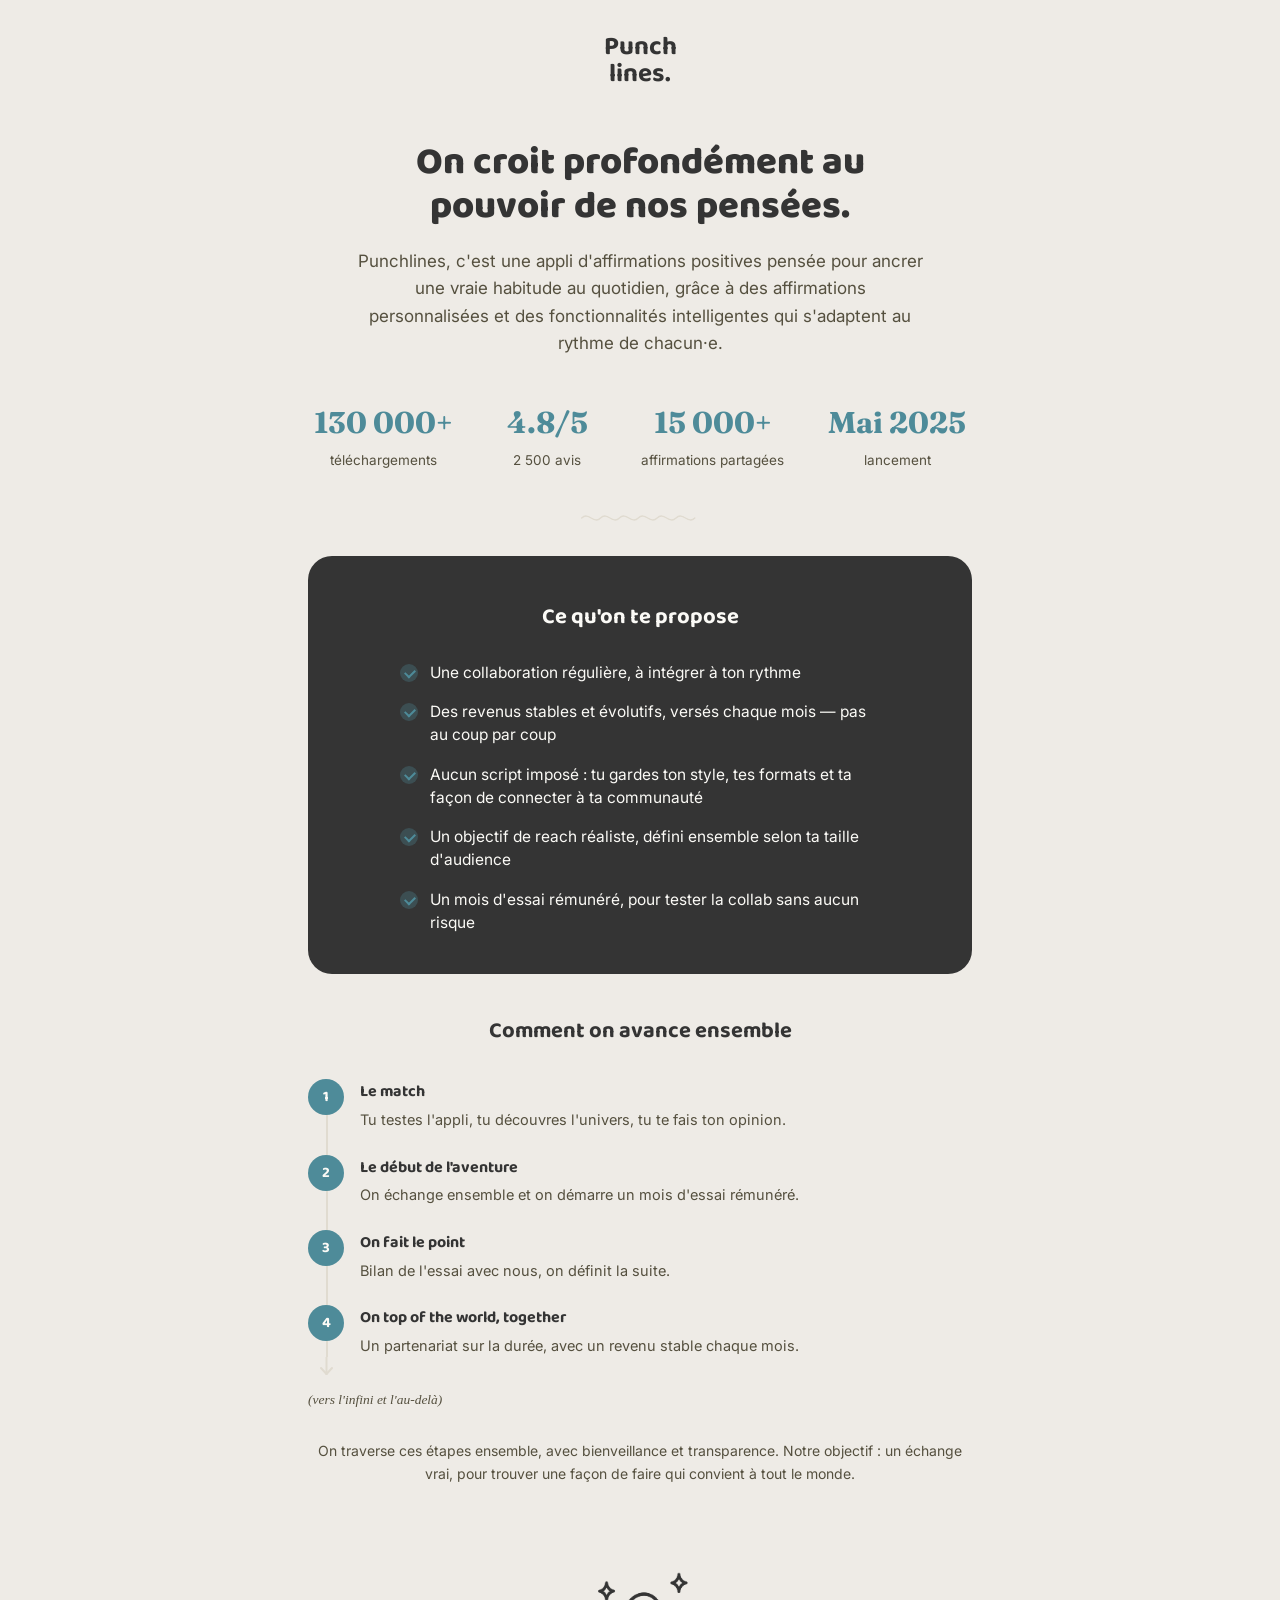
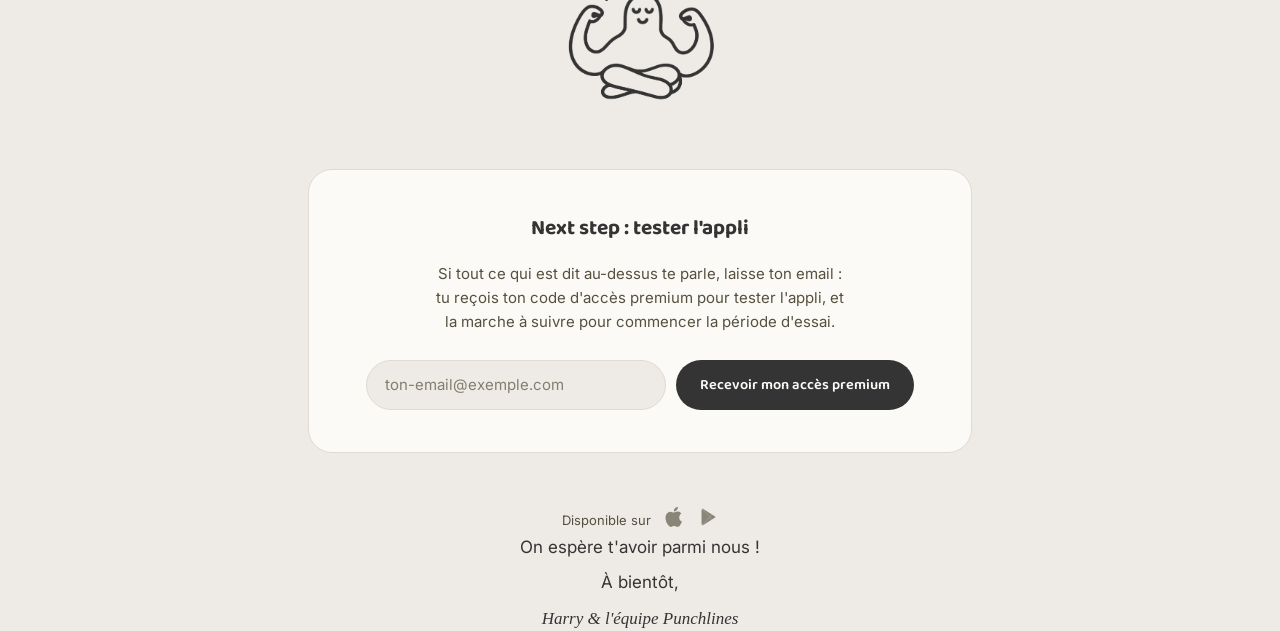
==== commit 324356bb: "Update index.html" ====
--- a/index.html
+++ b/index.html
@@ -28,6 +28,7 @@
     scroll-behavior: smooth;
     overflow-x: hidden;
     -webkit-text-size-adjust: 100%;
+    cursor: url("data:image/svg+xml,%3Csvg xmlns='http://www.w3.org/2000/svg' width='22' height='22' viewBox='0 0 24 24' fill='none' stroke='%23343434' stroke-width='2' stroke-linecap='round' stroke-linejoin='round'%3E%3Cpath d='M12 2c1 5 5 9 10 10-5 1-9 5-10 10-1-5-5-9-10-10 5-1 9-5 10-10z'/%3E%3C/svg%3E") 11 11, auto;
   }
 
   body {
@@ -96,35 +97,43 @@
     display: flex;
     flex-wrap: wrap;
     justify-content: center;
-    gap: 30px 36px;
-    margin: 38px 0 6px;
+    gap: 34px 44px;
+    margin: 42px 0 6px;
   }
   .stat {
     text-align: center;
-    min-width: 92px;
-  }
+    min-width: 100px;
+    opacity: 0;
+    filter: blur(6px);
+    transform: translateY(8px);
+    transition: opacity 0.65s ease, filter 0.65s ease, transform 0.65s ease;
+  }
+  .stats.in .stat { opacity: 1; filter: blur(0); transform: translateY(0); }
+  .stats.in .stat:nth-child(2) { transition-delay: 0.08s; }
+  .stats.in .stat:nth-child(3) { transition-delay: 0.16s; }
+  .stats.in .stat:nth-child(4) { transition-delay: 0.24s; }
   .stat b {
     display: block;
     font-family: var(--serif);
     font-weight: 700;
-    font-size: 24px;
+    font-size: 30px;
     color: var(--gold-deep);
   }
   .stat span {
     display: block;
-    font-size: 12.5px;
-    color: var(--ink-soft);
-    margin-top: 2px;
+    font-size: 13.5px;
+    color: var(--ink-soft);
+    margin-top: 3px;
   }
 
   /* ---------- meditation illustration ---------- */
   .meditation-art {
     display: flex;
     justify-content: center;
-    padding: 22px 0 6px;
+    margin: 50px 0 34px;
   }
   .meditation-art img {
-    width: 148px;
+    width: 190px;
     height: auto;
   }
 
@@ -184,8 +193,8 @@
     top: 8px;
     width: 8px;
     height: 5px;
-    border-left: 2px solid var(--paper);
-    border-bottom: 2px solid var(--paper);
+    border-left: 2px solid var(--gold-deep);
+    border-bottom: 2px solid var(--gold-deep);
     transform: rotate(-45deg);
   }
 
@@ -349,15 +358,15 @@
   /* ---------- footer ---------- */
   footer {
     text-align: center;
-    padding: 10px 0 90px;
+    padding: 44px 0 90px;
   }
   footer p {
     font-size: 17px;
     color: var(--ink);
-    margin: 0 0 6px;
+    margin: 0 0 10px;
     line-height: 1.5;
   }
-  footer p:last-child { margin-bottom: 0; }
+  footer p:last-child { margin-bottom: 0; margin-top: 4px; }
   footer .sign {
     font-family: var(--serif);
     font-style: italic;
@@ -368,7 +377,7 @@
     align-items: center;
     justify-content: center;
     gap: 14px;
-    margin: 34px 0 4px;
+    margin: 54px 0 0;
   }
   .stores-label {
     font-size: 13px;
@@ -413,10 +422,6 @@
       <div class="stat"><b>Mai 2025</b><span>lancement</span></div>
     </div>
   </section>
-
-  <div class="meditation-art">
-    <img src="images/meditation.png" alt="Illustration d'un personnage assis en tailleur, les bras levés en signe de force">
-  </div>
 
   <div class="divider" aria-hidden="true">
     <svg width="120" height="16" viewBox="0 0 140 18" fill="none" stroke="currentColor" stroke-width="1.6">
@@ -487,6 +492,10 @@
     </p>
   </div>
 
+  <div class="meditation-art">
+    <img src="images/meditation.png" alt="Illustration d'un personnage assis en tailleur, les bras levés en signe de force">
+  </div>
+
   <div class="next-card">
     <h2>Next step : tester l'appli</h2>
     <p>
@@ -519,6 +528,15 @@
   <p>À bientôt,</p>
   <p class="sign">Harry &amp; l'équipe Punchlines</p>
 </footer>
+
+<script>
+  window.addEventListener('load', function () {
+    requestAnimationFrame(function () {
+      var stats = document.querySelector('.stats');
+      if (stats) stats.classList.add('in');
+    });
+  });
+</script>
 
 <script>
   (function () {
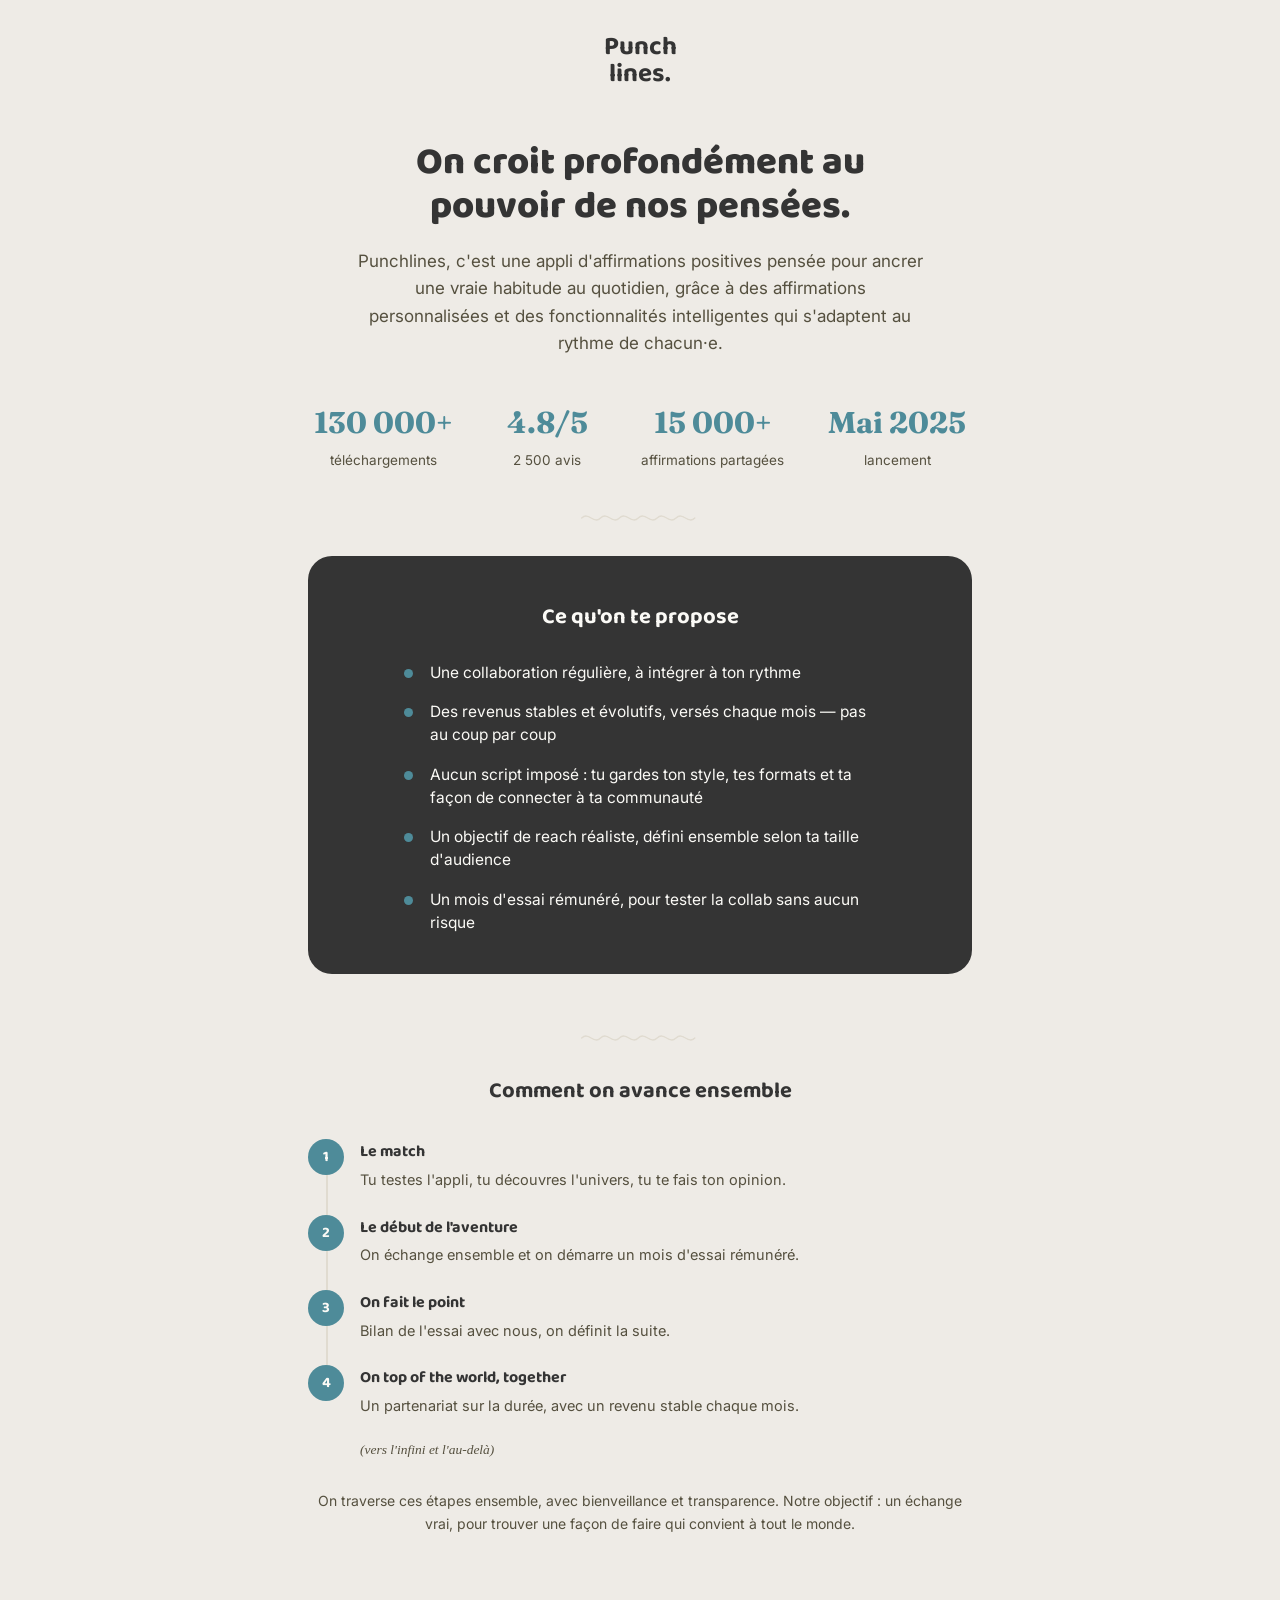
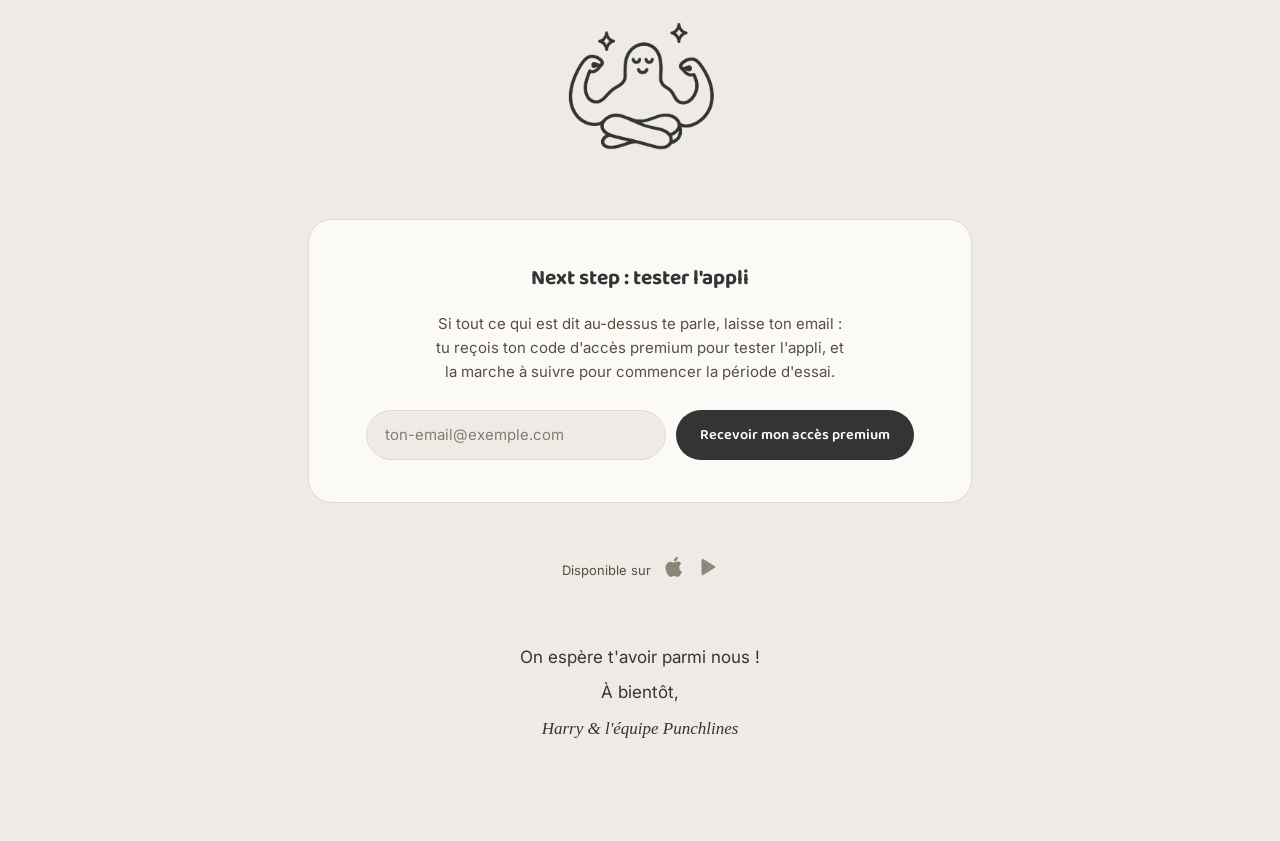
==== commit fdcc5673: "Update index.html" ====
--- a/index.html
+++ b/index.html
@@ -104,14 +104,14 @@
     text-align: center;
     min-width: 100px;
     opacity: 0;
-    filter: blur(6px);
-    transform: translateY(8px);
-    transition: opacity 0.65s ease, filter 0.65s ease, transform 0.65s ease;
+    filter: blur(8px);
+    transform: translateY(10px);
+    transition: opacity 1.1s cubic-bezier(.22,.61,.36,1), filter 1.1s cubic-bezier(.22,.61,.36,1), transform 1.1s cubic-bezier(.22,.61,.36,1);
   }
   .stats.in .stat { opacity: 1; filter: blur(0); transform: translateY(0); }
-  .stats.in .stat:nth-child(2) { transition-delay: 0.08s; }
-  .stats.in .stat:nth-child(3) { transition-delay: 0.16s; }
-  .stats.in .stat:nth-child(4) { transition-delay: 0.24s; }
+  .stats.in .stat:nth-child(2) { transition-delay: 0.16s; }
+  .stats.in .stat:nth-child(3) { transition-delay: 0.32s; }
+  .stats.in .stat:nth-child(4) { transition-delay: 0.48s; }
   .stat b {
     display: block;
     font-family: var(--serif);
@@ -178,24 +178,12 @@
   .bullets li::before {
     content: "";
     position: absolute;
-    left: 0;
-    top: 3px;
-    width: 18px;
-    height: 18px;
+    left: 4px;
+    top: 8px;
+    width: 9px;
+    height: 9px;
     border-radius: 50%;
     background: var(--gold-deep);
-    opacity: 0.3;
-  }
-  .bullets li::after {
-    content: "";
-    position: absolute;
-    left: 5px;
-    top: 8px;
-    width: 8px;
-    height: 5px;
-    border-left: 2px solid var(--gold-deep);
-    border-bottom: 2px solid var(--gold-deep);
-    transform: rotate(-45deg);
   }
 
   /* ---------- steps section (light) ---------- */
@@ -263,21 +251,12 @@
     color: var(--ink-soft);
     line-height: 1.5;
   }
-  .steps-tail {
-    display: flex;
-    flex-direction: column;
-    align-items: center;
-    width: 36px;
-  }
-  .tail-arrow { display: block; color: var(--cream-deep); }
   .infinity-note {
-    align-self: flex-start;
-    margin: 8px 0 0;
+    margin: 22px 0 0 52px;
     font-family: var(--serif);
     font-style: italic;
     font-size: 13.5px;
     color: var(--ink-soft);
-    white-space: nowrap;
   }
   .steps-outro {
     margin: 30px 0 0;
@@ -356,9 +335,10 @@
   .form-msg.error { color: #b4483a; display: block; }
 
   /* ---------- footer ---------- */
-  footer {
-    text-align: center;
-    padding: 44px 0 90px;
+  footer.wrap {
+    text-align: center;
+    padding-top: 60px;
+    padding-bottom: 100px;
   }
   footer p {
     font-size: 17px;
@@ -439,6 +419,12 @@
       <li>Un mois d'essai rémunéré, pour tester la collab sans aucun risque</li>
     </ul>
   </section>
+
+  <div class="divider" aria-hidden="true">
+    <svg width="120" height="16" viewBox="0 0 140 18" fill="none" stroke="currentColor" stroke-width="1.6">
+      <path d="M2 9c8-8 14 8 22 0s14 8 22 0 14 8 22 0 14 8 22 0 14 8 22 0 14 8 22 0" stroke-linecap="round"/>
+    </svg>
+  </div>
 
   <div class="steps-section">
     <h2>Comment on avance ensemble</h2>
@@ -475,14 +461,7 @@
           </div>
         </li>
       </ol>
-      <div class="steps-tail">
-        <svg class="tail-arrow" width="13" height="24" viewBox="0 0 13 24" aria-hidden="true">
-          <line x1="6.5" y1="0" x2="6.5" y2="17" stroke="currentColor" stroke-width="2" stroke-linecap="round"/>
-          <line x1="6.5" y1="17" x2="1" y2="11" stroke="currentColor" stroke-width="2" stroke-linecap="round"/>
-          <line x1="6.5" y1="17" x2="12" y2="11" stroke="currentColor" stroke-width="2" stroke-linecap="round"/>
-        </svg>
-        <p class="infinity-note">(vers l'infini et l'au-delà)</p>
-      </div>
+      <p class="infinity-note">(vers l'infini et l'au-delà)</p>
     </div>
 
     <p class="steps-outro">
@@ -544,18 +523,17 @@
       var wrap = document.querySelector('.steps-wrap');
       var line = document.querySelector('.steps-line');
       var nums = document.querySelectorAll('.dark-step-num');
-      var lastLi = document.querySelector('.dark-steps li.dark-step:last-child');
-      if (!wrap || !line || !nums.length || !lastLi) return;
+      if (!wrap || !line || !nums.length) return;
 
       var wrapRect = wrap.getBoundingClientRect();
       var firstRect = nums[0].getBoundingClientRect();
-      var lastLiRect = lastLi.getBoundingClientRect();
+      var lastRect = nums[nums.length - 1].getBoundingClientRect();
 
       var firstCenter = firstRect.top + firstRect.height / 2 - wrapRect.top;
-      var lastBottom = lastLiRect.bottom - wrapRect.top;
+      var lastCenter = lastRect.top + lastRect.height / 2 - wrapRect.top;
 
       line.style.top = firstCenter + 'px';
-      line.style.height = (lastBottom - firstCenter) + 'px';
+      line.style.height = (lastCenter - firstCenter) + 'px';
     }
     window.addEventListener('load', positionStepsLine);
     window.addEventListener('resize', positionStepsLine);
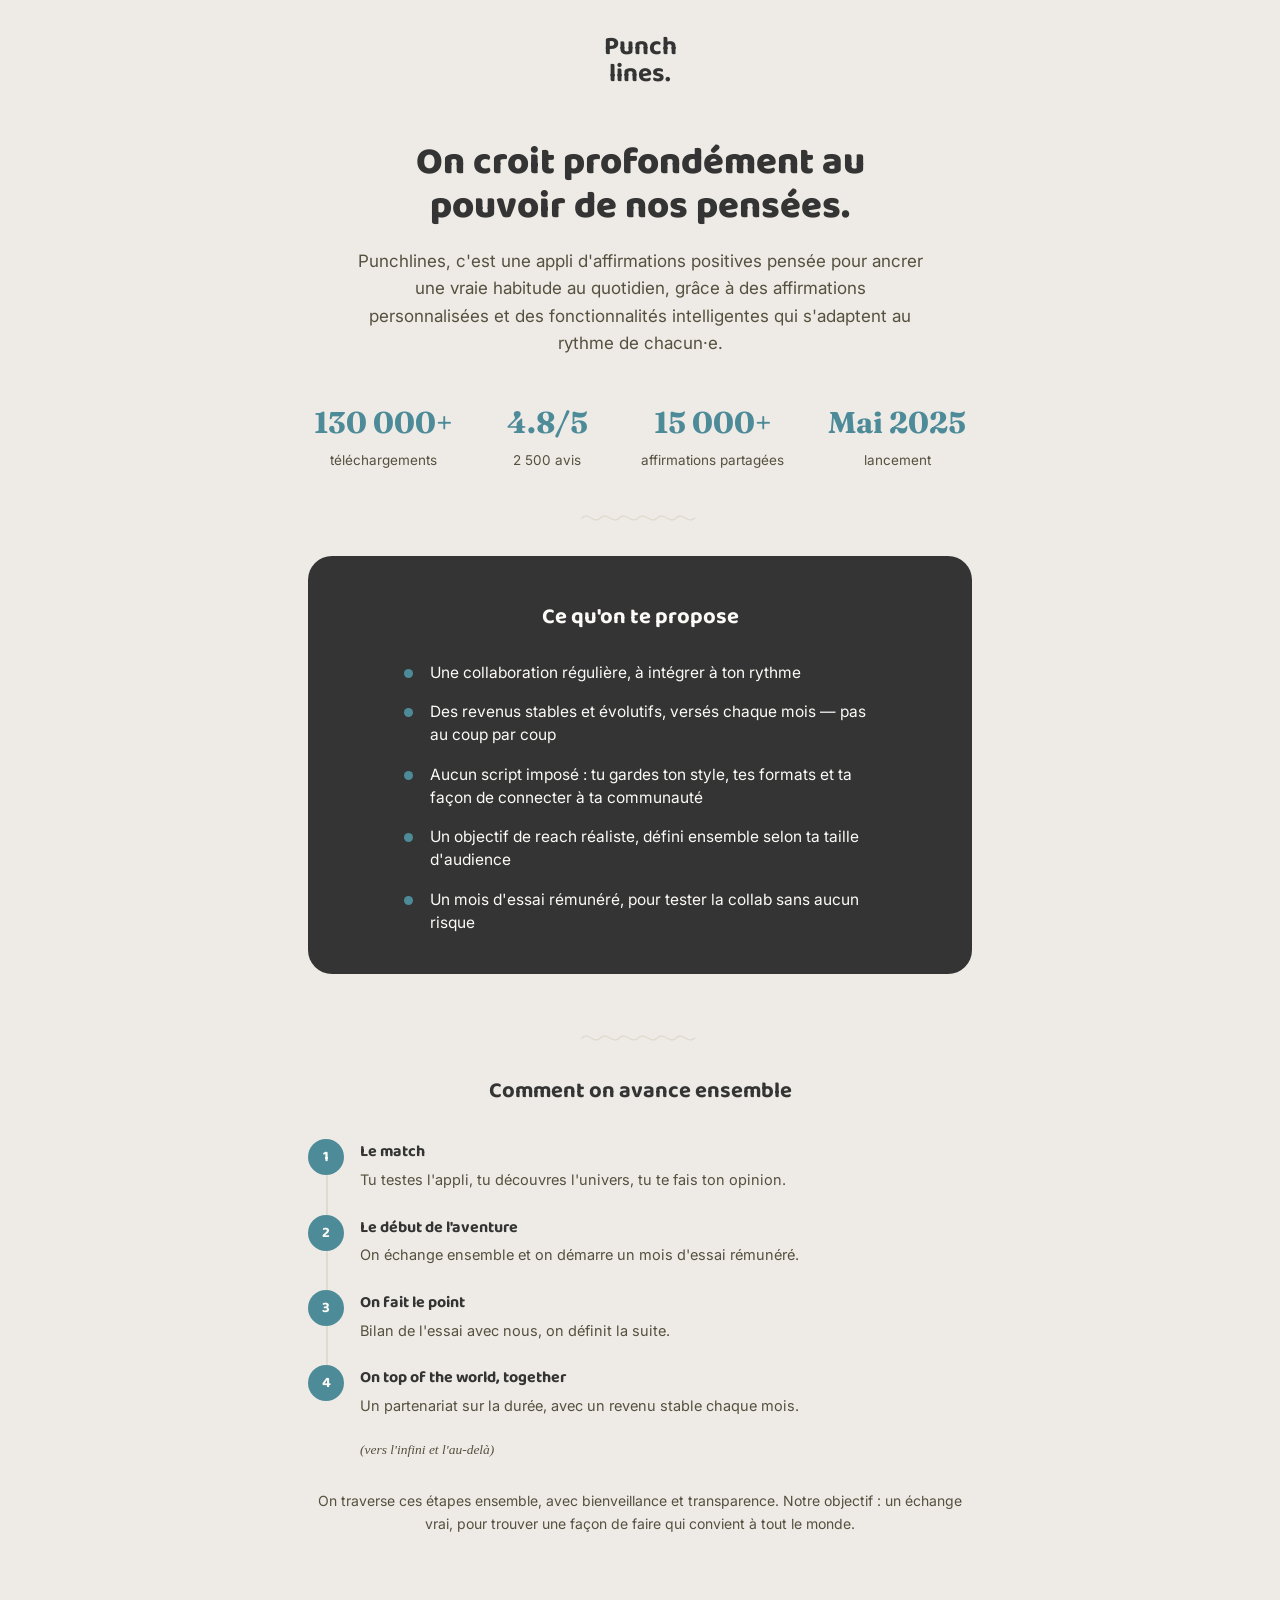
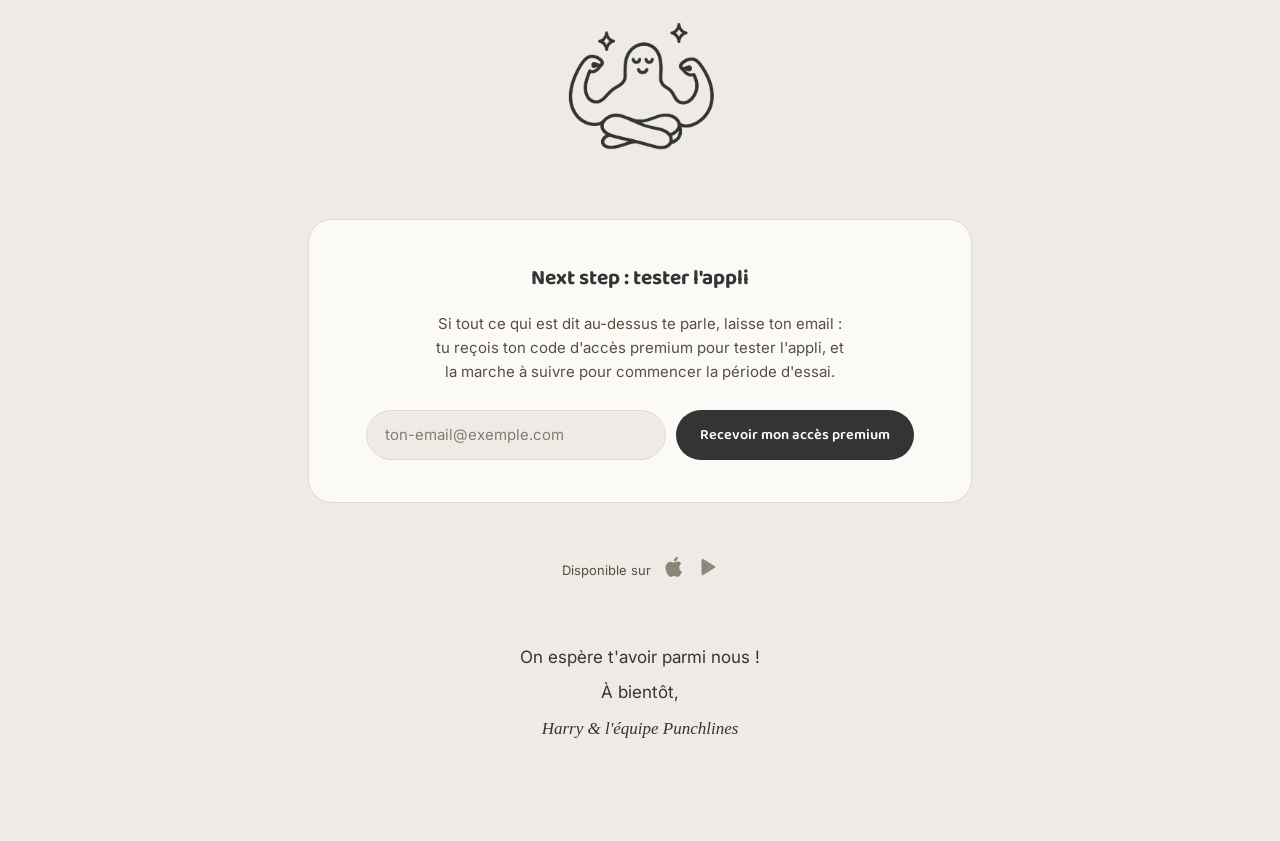
==== commit c9864efd: "Update index.html" ====
--- a/index.html
+++ b/index.html
@@ -221,6 +221,13 @@
     grid-template-columns: 36px 1fr;
     gap: 16px;
     align-items: start;
+    opacity: 0;
+    filter: blur(8px);
+    transition: opacity 0.9s cubic-bezier(.22,.61,.36,1), filter 0.9s cubic-bezier(.22,.61,.36,1);
+  }
+  .dark-step.in {
+    opacity: 1;
+    filter: blur(0);
   }
   .dark-step-num {
     width: 36px;
@@ -483,7 +490,7 @@
       commencer la période d'essai.
     </p>
 
-    <form class="email-form" id="accessForm" action="https://formspree.io/f/REPLACE_WITH_YOUR_FORM_ID" method="POST">
+    <form class="email-form" id="accessForm" action="https://formspree.io/f/xqpaqjrn" method="POST">
       <input type="email" name="email" id="emailInput" placeholder="ton-email@exemple.com" required>
       <button type="submit" id="submitBtn">Recevoir mon accès premium</button>
     </form>
@@ -507,6 +514,33 @@
   <p>À bientôt,</p>
   <p class="sign">Harry &amp; l'équipe Punchlines</p>
 </footer>
+
+<script>
+  (function () {
+    var steps = document.querySelectorAll('.dark-step');
+    if (!steps.length) return;
+
+    if (!('IntersectionObserver' in window)) {
+      steps.forEach(function (s) { s.classList.add('in'); });
+      return;
+    }
+
+    var observer = new IntersectionObserver(function (entries, obs) {
+      entries.forEach(function (entry) {
+        if (entry.isIntersecting) {
+          var el = entry.target;
+          var index = Array.prototype.indexOf.call(steps, el);
+          setTimeout(function () {
+            el.classList.add('in');
+          }, index * 140);
+          obs.unobserve(el);
+        }
+      });
+    }, { threshold: 0.35, rootMargin: '0px 0px -40px 0px' });
+
+    steps.forEach(function (s) { observer.observe(s); });
+  })();
+</script>
 
 <script>
   window.addEventListener('load', function () {
